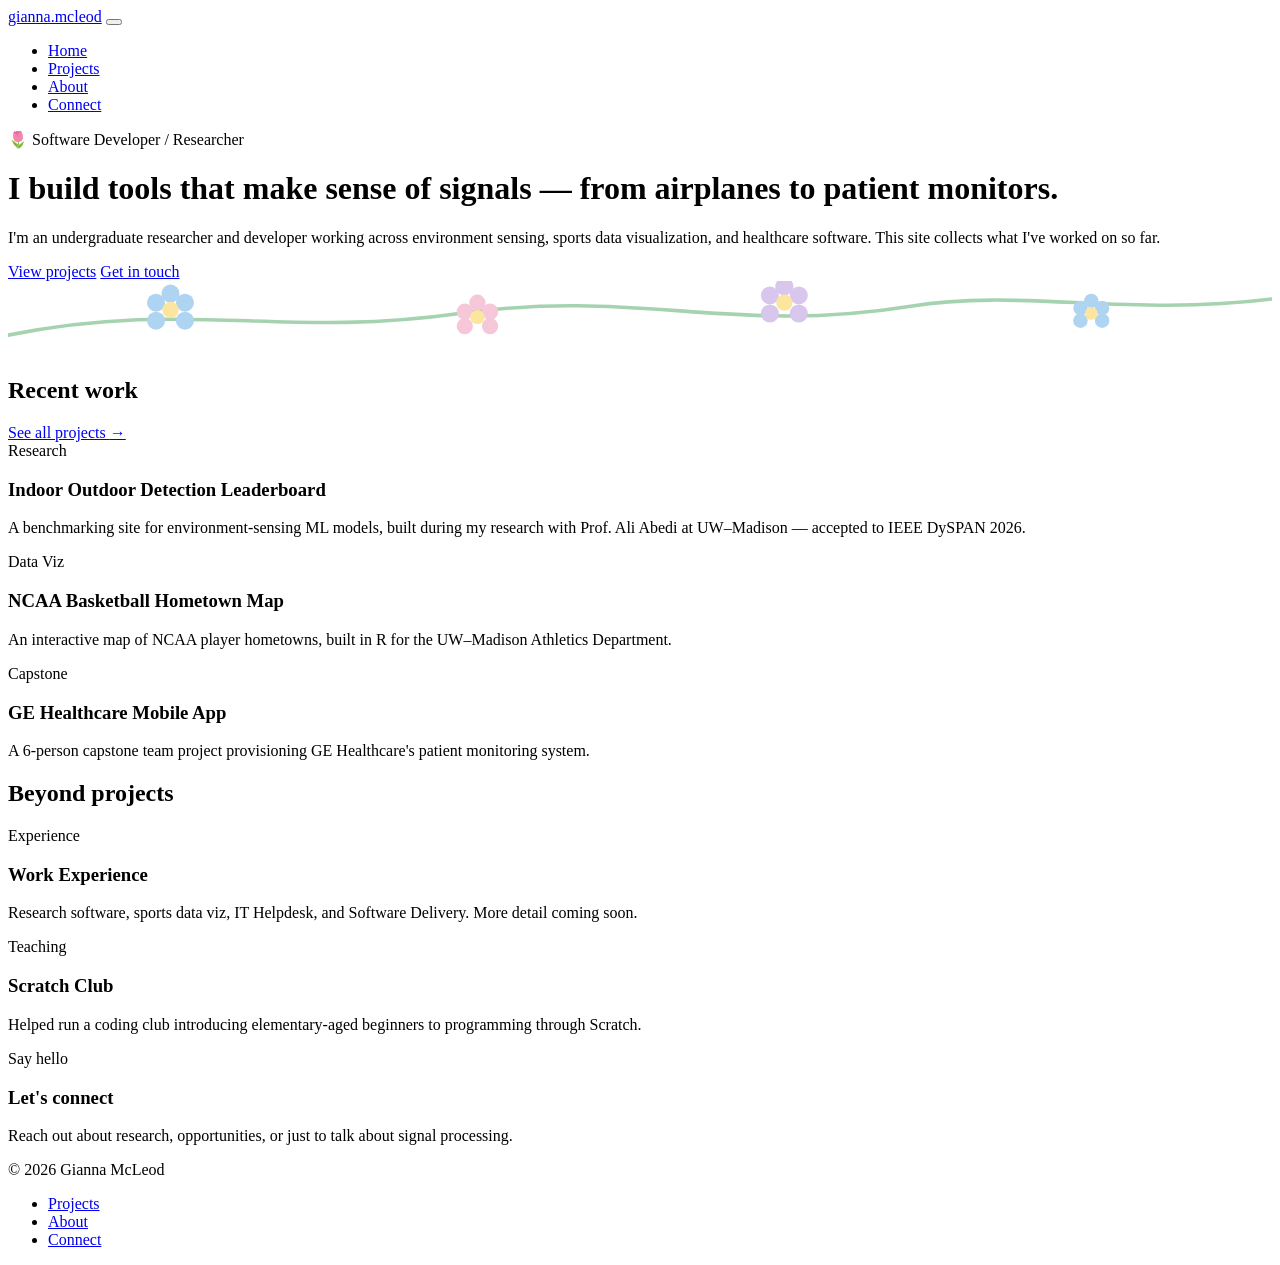
==== index.html @ 11414ceb "Rename Index.html to index.html" ====
<!DOCTYPE html>
<html lang="en">
<head>
  <meta charset="UTF-8" />
  <meta name="viewport" content="width=device-width, initial-scale=1.0" />
  <title>Gianna McLeod — Software Developer &amp; Researcher</title>
  <meta name="description" content="Portfolio of Gianna McLeod — software development, environment-sensing research, and data visualization." />
  <link rel="stylesheet" href="styles.css" />
</head>
<body>

  <nav class="site-nav">
    <div class="nav-inner">
      <a href="index.html" class="nav-logo"><span class="dot"></span>gianna.mcleod</a>
      <button class="nav-toggle" aria-label="Toggle navigation"><span></span></button>
      <ul class="nav-links">
        <li><a href="index.html" aria-current="page">Home</a></li>
        <li><a href="projects.html">Projects</a></li>
        <li><a href="about.html">About</a></li>
        <li><a href="connect.html">Connect</a></li>
      </ul>
    </div>
  </nav>

  <main>
    <header class="hero">
      <div class="wrap">
        <p class="eyebrow hero-eyebrow">🌷 Software Developer / Researcher</p>
        <h1>I build tools that make sense of signals — from airplanes to patient monitors.</h1>
        <p class="lede">
          I'm an undergraduate researcher and developer working across environment sensing,
          sports data visualization, and healthcare software. This site collects what I've
          worked on so far.
        </p>
        <div class="hero-actions">
          <a href="projects.html" class="btn btn-primary">View projects</a>
          <a href="connect.html" class="btn btn-ghost">Get in touch</a>
        </div>
      </div>

      <div class="wrap" aria-hidden="true">
        <svg class="pulse-rule" viewBox="0 0 700 40" preserveAspectRatio="xMinYMid meet" xmlns="http://www.w3.org/2000/svg">
          <path d="M0,30 C100,10 150,32 250,18 C350,4 400,30 500,14 C560,4 620,20 700,10"
                fill="none" stroke="#8FC79C" stroke-width="2" stroke-linecap="round" opacity="0.8"/>
          <!-- flower 1: sky -->
          <g transform="translate(90,16)">
            <circle cx="0" cy="-9" r="5" fill="#AFD4F2"/>
            <circle cx="8" cy="-4" r="5" fill="#AFD4F2"/>
            <circle cx="8" cy="6" r="5" fill="#AFD4F2"/>
            <circle cx="-8" cy="6" r="5" fill="#AFD4F2"/>
            <circle cx="-8" cy="-4" r="5" fill="#AFD4F2"/>
            <circle cx="0" cy="0" r="4.5" fill="#FCE59E"/>
          </g>
          <!-- flower 2: blush -->
          <g transform="translate(260,20)">
            <circle cx="0" cy="-8" r="4.5" fill="#F6C6D9"/>
            <circle cx="7" cy="-3" r="4.5" fill="#F6C6D9"/>
            <circle cx="7" cy="5" r="4.5" fill="#F6C6D9"/>
            <circle cx="-7" cy="5" r="4.5" fill="#F6C6D9"/>
            <circle cx="-7" cy="-3" r="4.5" fill="#F6C6D9"/>
            <circle cx="0" cy="0" r="4" fill="#FCE59E"/>
          </g>
          <!-- flower 3: lilac -->
          <g transform="translate(430,12)">
            <circle cx="0" cy="-9" r="5" fill="#D9C6ED"/>
            <circle cx="8" cy="-4" r="5" fill="#D9C6ED"/>
            <circle cx="8" cy="6" r="5" fill="#D9C6ED"/>
            <circle cx="-8" cy="6" r="5" fill="#D9C6ED"/>
            <circle cx="-8" cy="-4" r="5" fill="#D9C6ED"/>
            <circle cx="0" cy="0" r="4.5" fill="#FCE59E"/>
          </g>
          <!-- flower 4: sky small -->
          <g transform="translate(600,18)">
            <circle cx="0" cy="-7" r="4" fill="#AFD4F2"/>
            <circle cx="6" cy="-3" r="4" fill="#AFD4F2"/>
            <circle cx="6" cy="4" r="4" fill="#AFD4F2"/>
            <circle cx="-6" cy="4" r="4" fill="#AFD4F2"/>
            <circle cx="-6" cy="-3" r="4" fill="#AFD4F2"/>
            <circle cx="0" cy="0" r="3.5" fill="#FCE59E"/>
          </g>
        </svg>
      </div>
    </header>

    <section>
      <div class="wrap-wide">
        <div class="section-head">
          <h2>Recent work</h2>
          <a href="projects.html" class="project-link">See all projects <span class="arrow">→</span></a>
        </div>
        <div class="highlight-grid">

          <div class="highlight-card">
            <span class="tag-mono">Research</span>
            <h3>Indoor Outdoor Detection Leaderboard</h3>
            <p>A benchmarking site for environment-sensing ML models, built during my research with Prof. Ali Abedi at UW–Madison — accepted to IEEE DySPAN 2026.</p>
          </div>

          <div class="highlight-card">
            <span class="tag-mono">Data Viz</span>
            <h3>NCAA Basketball Hometown Map</h3>
            <p>An interactive map of NCAA player hometowns, built in R for the UW–Madison Athletics Department.</p>
          </div>

          <div class="highlight-card">
            <span class="tag-mono">Capstone</span>
            <h3>GE Healthcare Mobile App</h3>
            <p>A 6-person capstone team project provisioning GE Healthcare's patient monitoring system.</p>
          </div>

        </div>
      </div>
    </section>

    <section class="tight">
      <div class="wrap-wide">
        <div class="section-head">
          <h2>Beyond projects</h2>
        </div>
        <div class="highlight-grid">
          <div class="highlight-card">
            <span class="tag-mono">Experience</span>
            <h3>Work Experience</h3>
            <p>Research software, sports data viz, IT Helpdesk, and Software Delivery. More detail coming soon.</p>
          </div>
          <div class="highlight-card">
            <span class="tag-mono">Teaching</span>
            <h3>Scratch Club</h3>
            <p>Helped run a coding club introducing elementary-aged beginners to programming through Scratch.</p>
          </div>
          <div class="highlight-card">
            <span class="tag-mono">Say hello</span>
            <h3>Let's connect</h3>
            <p>Reach out about research, opportunities, or just to talk about signal processing.</p>
          </div>
        </div>
      </div>
    </section>
  </main>

  <footer>
    <div class="wrap-wide">
      <p>&copy; 2026 Gianna McLeod</p>
      <ul class="footer-links">
        <li><a href="projects.html">Projects</a></li>
        <li><a href="about.html">About</a></li>
        <li><a href="connect.html">Connect</a></li>
      </ul>
    </div>
  </footer>

  <script src="script.js"></script>
</body>
</html>
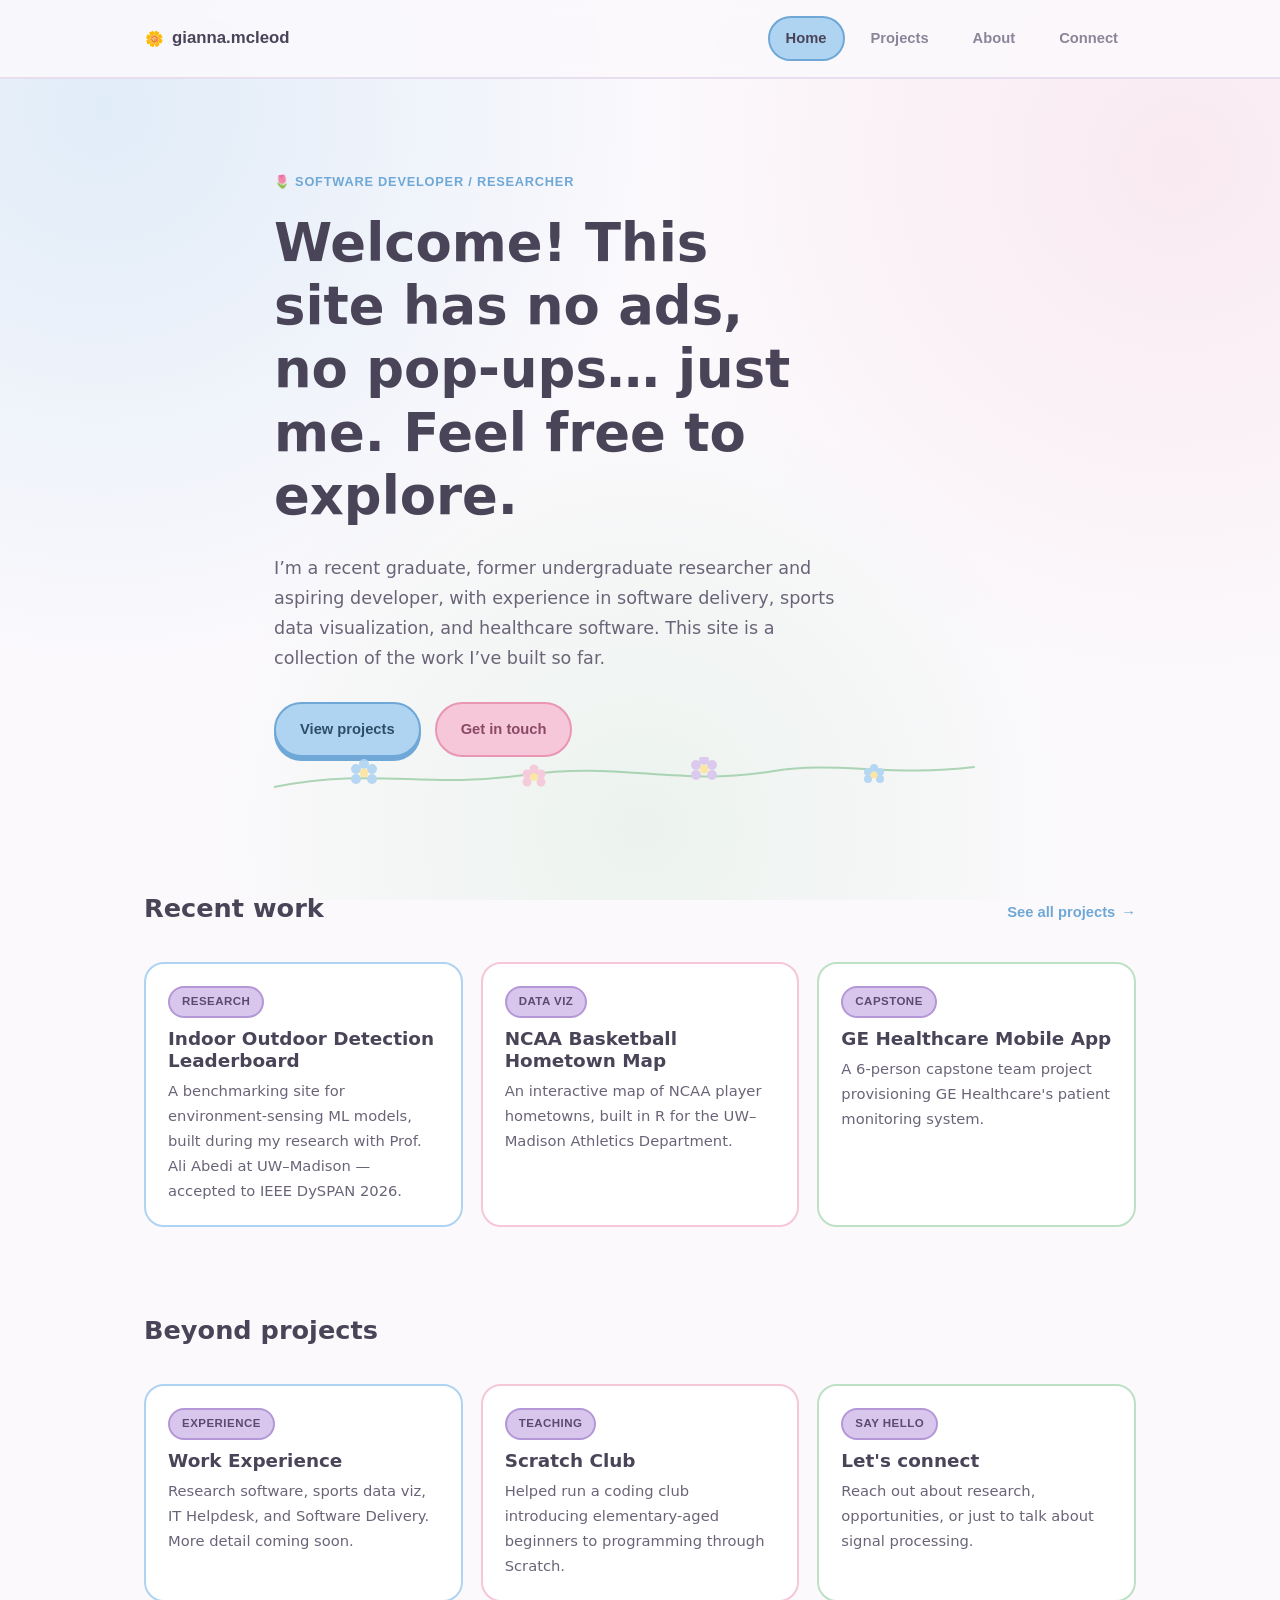
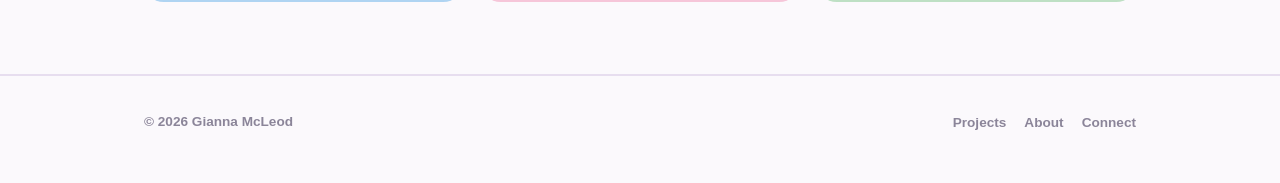
==== commit 2cbf839d: "Update index.html" ====
--- a/index.html
+++ b/index.html
@@ -26,11 +26,10 @@
     <header class="hero">
       <div class="wrap">
         <p class="eyebrow hero-eyebrow">🌷 Software Developer / Researcher</p>
-        <h1>I build tools that make sense of signals — from airplanes to patient monitors.</h1>
+        <h1>Welcome! This site has no ads, no pop-ups… just me. Feel free to explore.</h1>
         <p class="lede">
-          I'm an undergraduate researcher and developer working across environment sensing,
-          sports data visualization, and healthcare software. This site collects what I've
-          worked on so far.
+         I’m a recent graduate, former undergraduate researcher and aspiring developer, with experience in software delivery, 
+          sports data visualization, and healthcare software. This site is a collection of the work I’ve built so far.
         </p>
         <div class="hero-actions">
           <a href="projects.html" class="btn btn-primary">View projects</a>
--- a/styles.css
+++ b/styles.css
@@ -0,0 +1,563 @@
+/* ============================================================
+   Design tokens — Wildflower Field
+   Palette: sky, blush, lilac, buttercup, sage, ink (soft, never true black)
+   Type: Fredoka (display, rounded + cute) / Quicksand (body + utility)
+   ============================================================ */
+
+@import url('https://fonts.googleapis.com/css2?family=Fredoka:wght@400;500;600;700&family=Quicksand:wght@400;500;600;700&display=swap');
+
+:root {
+  --paper: #FBF9FC;
+  --paper-dim: #F4EFF7;
+  --ink: #4A4458;
+  --ink-soft: #6B6478;
+  --slate: #8B8599;
+
+  --sky: #AFD4F2;
+  --sky-deep: #6FA8D6;
+  --blush: #F6C6D9;
+  --blush-deep: #E896B4;
+  --lilac: #D9C6ED;
+  --lilac-deep: #B497D6;
+  --buttercup: #FCE59E;
+  --buttercup-deep: #E8C458;
+  --sage: #BEE0C4;
+  --sage-deep: #8FC79C;
+
+  --line: #E7DEEF;
+  --line-strong: #D6C6E5;
+
+  --radius: 20px;
+  --radius-sm: 14px;
+  --max-w: 780px;
+  --wide-w: 1040px;
+
+  --ease: cubic-bezier(0.22, 1, 0.36, 1);
+}
+
+@media (prefers-reduced-motion: reduce) {
+  * { animation-duration: 0.001ms !important; animation-iteration-count: 1 !important; transition-duration: 0.001ms !important; scroll-behavior: auto !important; }
+}
+
+* { box-sizing: border-box; }
+
+html { scroll-behavior: smooth; }
+
+body {
+  margin: 0;
+  background: var(--paper);
+  background-image:
+    radial-gradient(circle at 8% 12%, rgba(175, 212, 242, 0.35), transparent 40%),
+    radial-gradient(circle at 92% 18%, rgba(246, 198, 217, 0.3), transparent 38%),
+    radial-gradient(circle at 50% 92%, rgba(190, 224, 196, 0.25), transparent 42%);
+  background-attachment: fixed;
+  color: var(--ink);
+  font-family: 'Quicksand', system-ui, sans-serif;
+  font-size: 16px;
+  line-height: 1.7;
+  -webkit-font-smoothing: antialiased;
+}
+
+h1, h2, h3, h4 {
+  font-family: 'Fredoka', system-ui, sans-serif;
+  color: var(--ink);
+  line-height: 1.2;
+  margin: 0 0 0.5em;
+  font-weight: 600;
+  letter-spacing: 0;
+}
+
+p { margin: 0 0 1em; color: var(--ink-soft); font-weight: 500; }
+
+a {
+  color: var(--sky-deep);
+  text-decoration: none;
+}
+
+.eyebrow {
+  font-family: 'Quicksand', sans-serif;
+  font-size: 0.8rem;
+  font-weight: 700;
+  letter-spacing: 0.06em;
+  text-transform: uppercase;
+  color: var(--sky-deep);
+}
+
+/* ---------------- Layout shells ---------------- */
+
+.wrap {
+  max-width: var(--max-w);
+  margin: 0 auto;
+  padding: 0 24px;
+}
+
+.wrap-wide {
+  max-width: var(--wide-w);
+  margin: 0 auto;
+  padding: 0 24px;
+}
+
+main { display: block; }
+
+section { padding: 56px 0; }
+section.tight { padding: 32px 0; }
+
+/* ---------------- Nav ---------------- */
+
+.site-nav {
+  position: sticky;
+  top: 0;
+  z-index: 20;
+  background: rgba(251, 249, 252, 0.88);
+  backdrop-filter: blur(8px);
+  border-bottom: 2px solid var(--line);
+}
+
+.nav-inner {
+  max-width: var(--wide-w);
+  margin: 0 auto;
+  padding: 16px 24px;
+  display: flex;
+  align-items: center;
+  justify-content: space-between;
+}
+
+.nav-logo {
+  font-family: 'Fredoka', sans-serif;
+  font-weight: 600;
+  font-size: 1.05rem;
+  color: var(--ink);
+  display: flex;
+  align-items: center;
+  gap: 8px;
+}
+
+.nav-logo .dot {
+  width: 20px;
+  height: 20px;
+  display: inline-flex;
+  align-items: center;
+  justify-content: center;
+  font-size: 15px;
+  line-height: 1;
+}
+.nav-logo .dot::before {
+  content: '🌼';
+}
+
+.nav-links {
+  display: flex;
+  gap: 8px;
+  list-style: none;
+  margin: 0;
+  padding: 0;
+}
+
+.nav-links a {
+  font-family: 'Quicksand', sans-serif;
+  font-size: 0.92rem;
+  font-weight: 600;
+  color: var(--slate);
+  padding: 8px 16px;
+  border-radius: 100px;
+  border: 2px solid transparent;
+  transition: color 0.2s var(--ease), background 0.2s var(--ease), border-color 0.2s var(--ease);
+  display: inline-block;
+}
+
+.nav-links a:hover { color: var(--ink); background: var(--paper-dim); }
+
+.nav-links a[aria-current="page"] {
+  color: var(--ink);
+  background: var(--sky);
+  border-color: var(--sky-deep);
+}
+
+.nav-toggle {
+  display: none;
+  background: var(--paper-dim);
+  border: 2px solid var(--line-strong);
+  border-radius: 10px;
+  width: 38px;
+  height: 38px;
+  cursor: pointer;
+}
+
+.nav-toggle span,
+.nav-toggle span::before,
+.nav-toggle span::after {
+  content: '';
+  display: block;
+  width: 16px;
+  height: 2px;
+  border-radius: 2px;
+  background: var(--ink);
+  margin: 0 auto;
+  position: relative;
+}
+.nav-toggle span::before { top: -5px; }
+.nav-toggle span::after { top: 3px; }
+
+@media (max-width: 640px) {
+  .nav-toggle { display: block; }
+  .nav-links {
+    position: absolute;
+    top: 100%;
+    left: 0;
+    right: 0;
+    background: var(--paper);
+    border-bottom: 2px solid var(--line);
+    flex-direction: column;
+    gap: 4px;
+    display: none;
+    padding: 12px 24px 20px;
+  }
+  .nav-links.open { display: flex; }
+  .nav-links a { padding: 10px 14px; }
+}
+
+/* ---------------- Signature: wildflower sprig divider ---------------- */
+
+.pulse-rule {
+  width: 100%;
+  height: 40px;
+  display: block;
+  opacity: 0.9;
+}
+
+/* ---------------- Hero ---------------- */
+
+.hero {
+  padding: 88px 0 40px;
+  position: relative;
+  overflow: hidden;
+}
+
+.hero-eyebrow {
+  margin-bottom: 18px;
+  display: inline-flex;
+  align-items: center;
+  gap: 6px;
+}
+
+.hero h1 {
+  font-size: clamp(2.2rem, 5.6vw, 3.3rem);
+  max-width: 15ch;
+}
+
+.hero .lede {
+  font-size: 1.1rem;
+  max-width: 52ch;
+  color: var(--ink-soft);
+}
+
+.hero-actions {
+  display: flex;
+  gap: 14px;
+  margin-top: 28px;
+  flex-wrap: wrap;
+}
+
+.btn {
+  font-family: 'Quicksand', sans-serif;
+  font-weight: 700;
+  font-size: 0.92rem;
+  padding: 13px 24px;
+  border-radius: 100px;
+  display: inline-flex;
+  align-items: center;
+  gap: 8px;
+  transition: transform 0.18s var(--ease), box-shadow 0.18s var(--ease), background 0.18s var(--ease);
+  border: 2px solid transparent;
+}
+
+.btn-primary {
+  background: var(--sky);
+  color: #2E4E68;
+  border-color: var(--sky-deep);
+  box-shadow: 0 4px 0 var(--sky-deep);
+}
+.btn-primary:hover { transform: translateY(-2px); box-shadow: 0 6px 0 var(--sky-deep); }
+.btn-primary:active { transform: translateY(1px); box-shadow: 0 2px 0 var(--sky-deep); }
+
+.btn-ghost {
+  border: 2px solid var(--blush-deep);
+  color: #8A4A63;
+  background: var(--blush);
+}
+.btn-ghost:hover { transform: translateY(-2px); }
+
+/* ---------------- Highlight cards (home) ---------------- */
+
+.highlight-grid {
+  display: grid;
+  grid-template-columns: repeat(3, 1fr);
+  gap: 18px;
+}
+
+@media (max-width: 720px) {
+  .highlight-grid { grid-template-columns: 1fr; }
+}
+
+.highlight-card {
+  border: 2px solid var(--line);
+  border-radius: var(--radius);
+  padding: 22px;
+  background: #FFFFFF;
+  transition: box-shadow 0.2s var(--ease), transform 0.2s var(--ease), border-color 0.2s var(--ease);
+}
+
+.highlight-card:nth-of-type(3n+1) { border-color: var(--sky); }
+.highlight-card:nth-of-type(3n+2) { border-color: var(--blush); }
+.highlight-card:nth-of-type(3n+3) { border-color: var(--sage); }
+
+.highlight-card:hover {
+  box-shadow: 0 10px 24px -10px rgba(180, 151, 214, 0.35);
+  transform: translateY(-3px);
+}
+
+.highlight-card .tag-mono {
+  display: inline-block;
+  margin-bottom: 10px;
+}
+
+.highlight-card h3 {
+  font-size: 1.15rem;
+  margin-bottom: 6px;
+}
+
+.highlight-card p {
+  font-size: 0.92rem;
+  margin-bottom: 0;
+}
+
+/* ---------------- Section headers ---------------- */
+
+.section-head {
+  display: flex;
+  align-items: baseline;
+  justify-content: space-between;
+  gap: 16px;
+  margin-bottom: 26px;
+  flex-wrap: wrap;
+}
+
+.section-head h2 {
+  font-size: 1.6rem;
+}
+
+/* ---------------- Project cards ---------------- */
+
+.project-grid {
+  display: grid;
+  gap: 20px;
+}
+
+.project-card {
+  border: 2px solid var(--line);
+  border-radius: var(--radius);
+  padding: 26px;
+  background: #FFFFFF;
+  transition: box-shadow 0.2s var(--ease), border-color 0.2s var(--ease), transform 0.2s var(--ease);
+}
+
+.project-card:nth-of-type(6n+1) { border-color: var(--sky); }
+.project-card:nth-of-type(6n+2) { border-color: var(--blush); }
+.project-card:nth-of-type(6n+3) { border-color: var(--buttercup-deep); }
+.project-card:nth-of-type(6n+4) { border-color: var(--sage); }
+.project-card:nth-of-type(6n+5) { border-color: var(--lilac); }
+.project-card:nth-of-type(6n+6) { border-color: var(--sky); }
+
+.project-card:hover {
+  box-shadow: 0 12px 28px -14px rgba(180, 151, 214, 0.4);
+  transform: translateY(-2px);
+}
+
+.project-card-head {
+  display: flex;
+  align-items: center;
+  justify-content: space-between;
+  gap: 12px;
+  margin-bottom: 10px;
+}
+
+.project-card-head h3 {
+  font-size: 1.3rem;
+  margin: 0;
+}
+
+.tag-mono {
+  font-family: 'Quicksand', sans-serif;
+  font-size: 0.72rem;
+  font-weight: 700;
+  letter-spacing: 0.04em;
+  text-transform: uppercase;
+  color: #5C4A70;
+  background: var(--lilac);
+  border: 2px solid var(--lilac-deep);
+  padding: 4px 12px;
+  border-radius: 100px;
+  white-space: nowrap;
+}
+
+.project-card-body p {
+  font-size: 0.97rem;
+}
+
+.project-card-body video,
+.project-card-body iframe {
+  width: 100%;
+  border-radius: var(--radius-sm);
+  border: 2px solid var(--line);
+  margin-top: 6px;
+  display: block;
+}
+
+.project-card-body iframe { height: 480px; }
+
+.caption {
+  font-family: 'Quicksand', sans-serif;
+  font-size: 0.8rem;
+  font-weight: 600;
+  color: var(--slate);
+  margin-top: 6px;
+}
+
+.project-link {
+  display: inline-flex;
+  align-items: center;
+  gap: 6px;
+  font-family: 'Quicksand', sans-serif;
+  font-size: 0.92rem;
+  font-weight: 700;
+  color: var(--sky-deep);
+  border-bottom: 2px solid transparent;
+  transition: border-color 0.2s var(--ease), transform 0.2s var(--ease);
+}
+.project-link:hover { border-color: var(--sky-deep); }
+.project-link .arrow { transition: transform 0.2s var(--ease); display: inline-block; }
+.project-link:hover .arrow { transform: translateX(3px); }
+
+/* ---------------- Generic content blocks ---------------- */
+
+.prose p { font-size: 1rem; }
+
+.divider {
+  height: 0;
+  border: none;
+  margin: 48px 0;
+}
+
+/* ---------------- Placeholder blocks (about / connect skeletons) ---------------- */
+
+.placeholder-block {
+  border: 2px dashed var(--lilac-deep);
+  border-radius: var(--radius);
+  padding: 20px;
+  background: var(--paper-dim);
+  color: var(--ink-soft);
+  font-size: 0.92rem;
+}
+
+.placeholder-block strong { color: var(--ink); }
+
+.skills-grid {
+  display: flex;
+  flex-wrap: wrap;
+  gap: 10px;
+}
+
+.skill-chip {
+  font-family: 'Quicksand', sans-serif;
+  font-size: 0.85rem;
+  font-weight: 600;
+  padding: 8px 16px;
+  border-radius: 100px;
+  border: 2px solid var(--sage-deep);
+  color: #3E6B48;
+  background: var(--sage);
+}
+
+.contact-list {
+  display: grid;
+  gap: 12px;
+  list-style: none;
+  padding: 0;
+  margin: 0;
+}
+
+.contact-list li {
+  display: flex;
+  align-items: center;
+  gap: 12px;
+  padding: 16px 18px;
+  border: 2px solid var(--line);
+  border-radius: var(--radius);
+  background: #FFFFFF;
+  font-family: 'Quicksand', sans-serif;
+  font-weight: 600;
+  font-size: 0.95rem;
+}
+
+.contact-list li:nth-child(4n+1) { border-color: var(--sky); }
+.contact-list li:nth-child(4n+2) { border-color: var(--blush); }
+.contact-list li:nth-child(4n+3) { border-color: var(--sage); }
+.contact-list li:nth-child(4n+4) { border-color: var(--lilac); }
+
+.contact-list .label {
+  color: var(--slate);
+  min-width: 84px;
+  font-size: 0.75rem;
+  font-weight: 700;
+  text-transform: uppercase;
+  letter-spacing: 0.05em;
+}
+
+/* ---------------- Footer ---------------- */
+
+footer {
+  border-top: 2px solid var(--line);
+  padding: 32px 0 48px;
+  margin-top: 40px;
+}
+
+footer .wrap-wide {
+  display: flex;
+  align-items: center;
+  justify-content: space-between;
+  flex-wrap: wrap;
+  gap: 12px;
+}
+
+footer p {
+  font-family: 'Quicksand', sans-serif;
+  font-weight: 600;
+  font-size: 0.85rem;
+  color: var(--slate);
+  margin: 0;
+}
+
+footer .footer-links {
+  display: flex;
+  gap: 18px;
+  list-style: none;
+  padding: 0;
+  margin: 0;
+}
+
+footer .footer-links a {
+  font-family: 'Quicksand', sans-serif;
+  font-weight: 600;
+  font-size: 0.85rem;
+  color: var(--slate);
+}
+footer .footer-links a:hover { color: var(--sky-deep); }
+
+/* ---------------- Focus states ---------------- */
+
+a:focus-visible,
+button:focus-visible {
+  outline: 2px solid var(--sky-deep);
+  outline-offset: 2px;
+  border-radius: 4px;
+}
